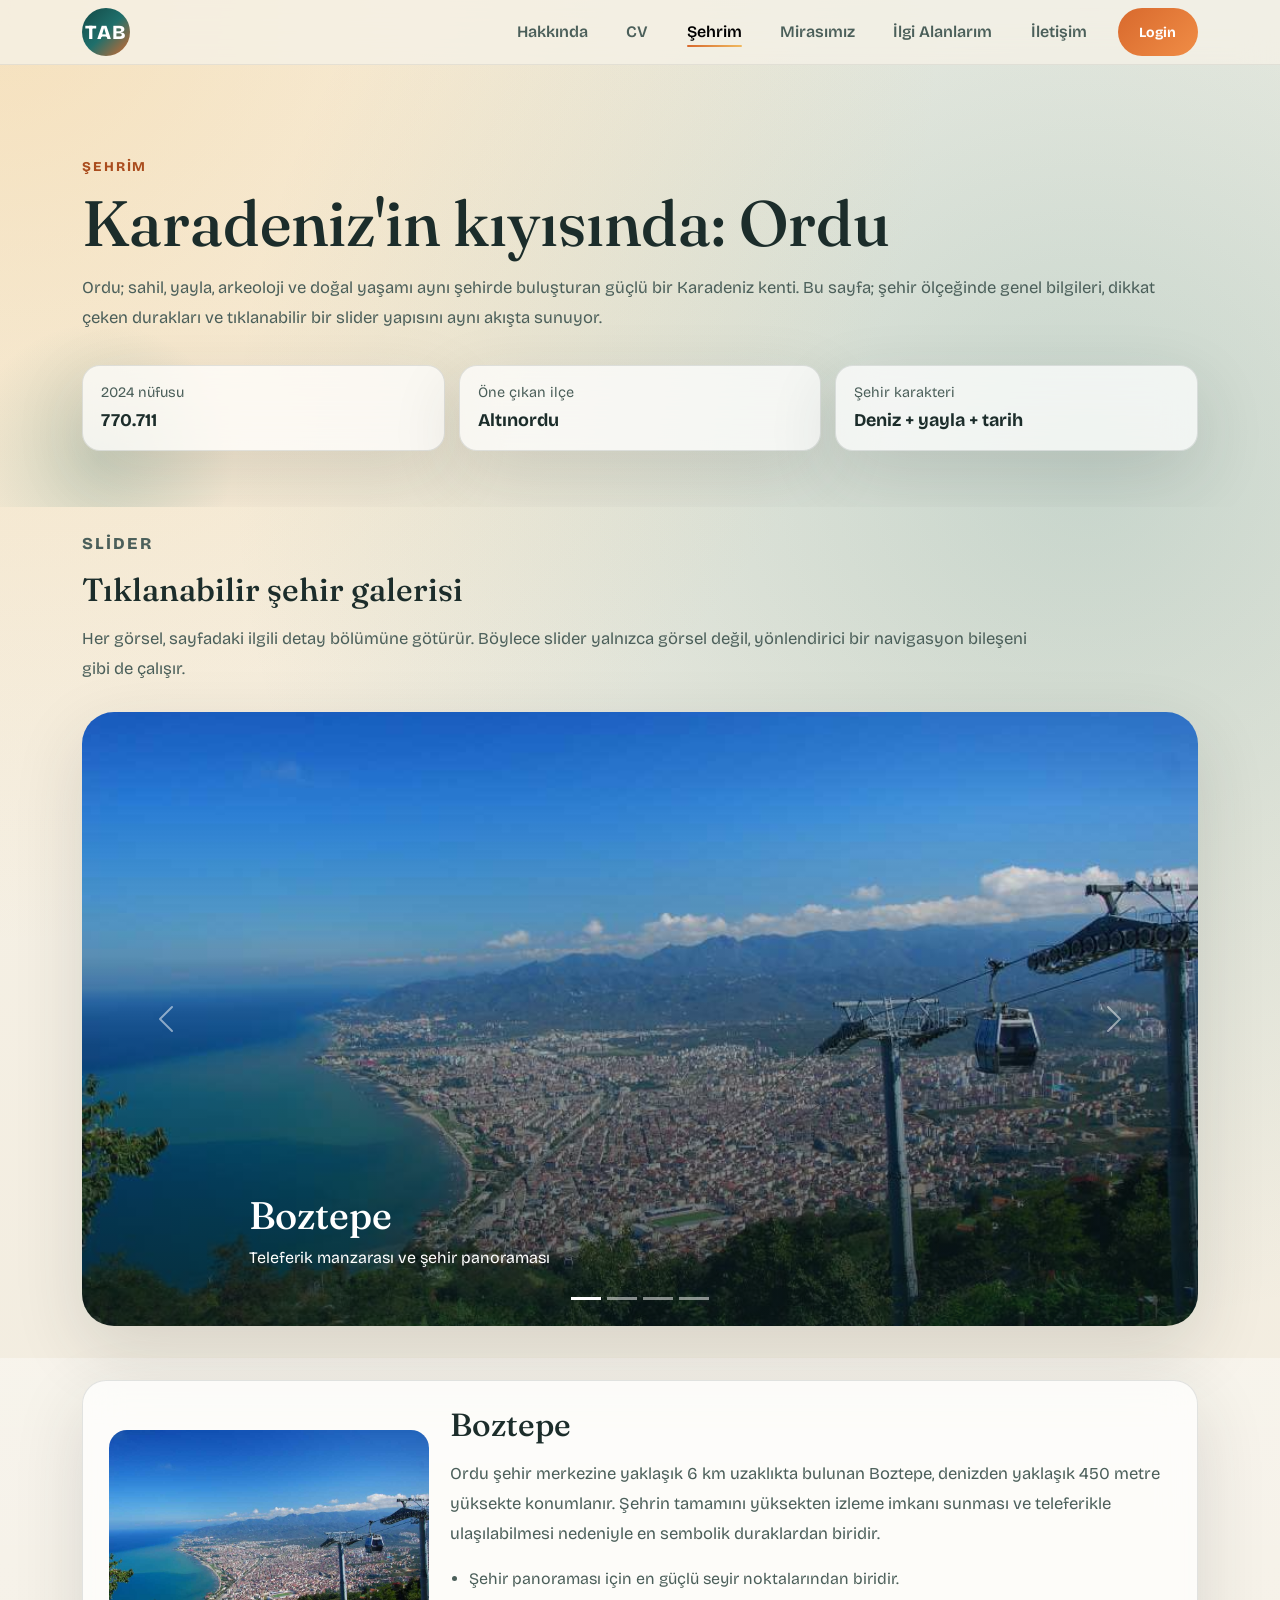
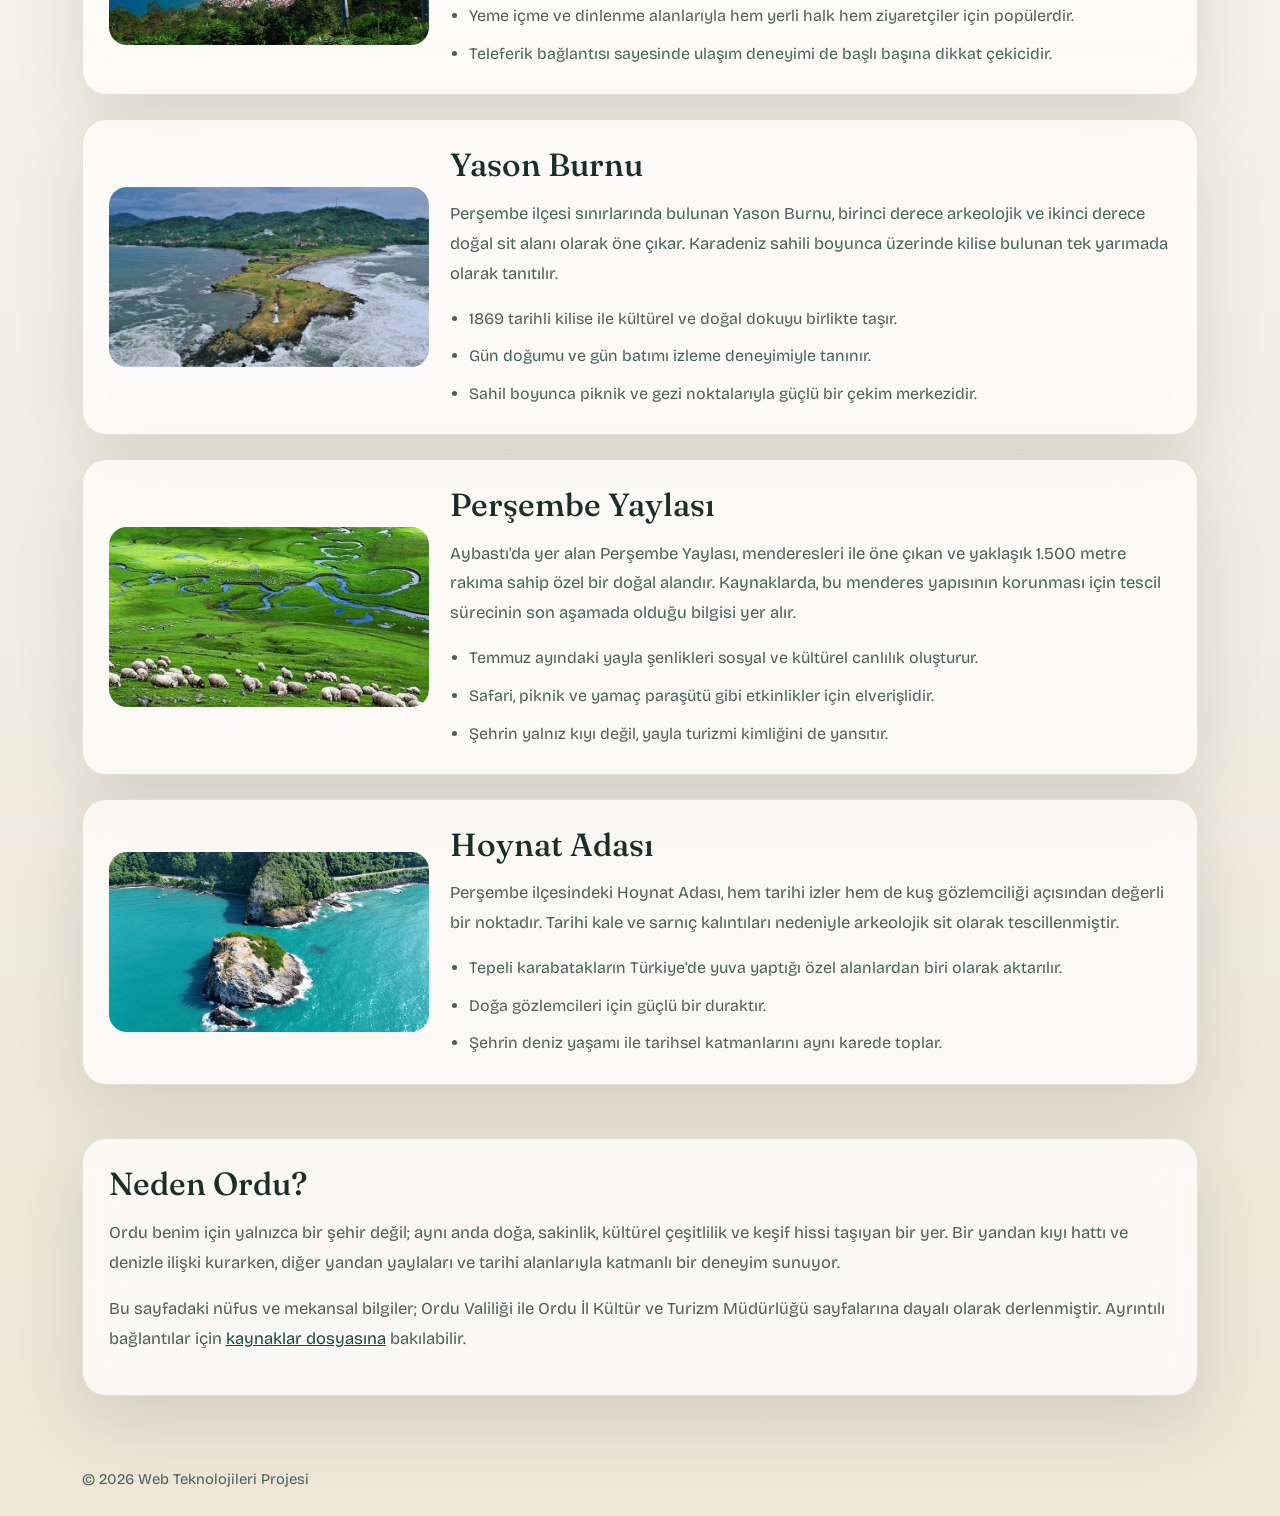
==== city.html @ 5e779ba7 "init: project structure and initial skeleton" ====
<!DOCTYPE html>
<html lang="tr">
<head>
  <meta charset="UTF-8">
  <meta name="viewport" content="width=device-width, initial-scale=1.0">
  <title>Taha Arda Baş | Şehrim: Ordu</title>
  <meta name="description" content="Ordu'yu tanıtan, slider içeren ve resmi kaynaklardan doğrulanmış bilgiler sunan şehir sayfası.">
  <link rel="preconnect" href="https://fonts.googleapis.com">
  <link rel="preconnect" href="https://fonts.gstatic.com" crossorigin>
  <link href="https://cdn.jsdelivr.net/npm/bootstrap@5.3.3/dist/css/bootstrap.min.css" rel="stylesheet" integrity="sha384-QWTKZyjpPEjISv5WaRU9OFeRpok6YctnYmDr5pNlyT2bRjXh0JMhjY6hW+ALEwIH" crossorigin="anonymous">
  <link rel="stylesheet" href="css/style.css">
</head>
<body data-page="city">
  <header class="site-header">
    <nav class="navbar navbar-expand-lg site-nav">
      <div class="container">
        <a class="navbar-brand brand-mark" href="index.html">TAB</a>
        <button class="navbar-toggler nav-toggle" type="button" data-bs-toggle="collapse" data-bs-target="#mainNav" aria-controls="mainNav" aria-expanded="false" aria-label="Menüyü aç">
          <span class="navbar-toggler-icon"></span>
        </button>
        <div class="collapse navbar-collapse" id="mainNav">
          <ul class="navbar-nav ms-auto align-items-lg-center gap-lg-2">
            <li class="nav-item"><a class="nav-link" data-nav="home" href="index.html">Hakkında</a></li>
            <li class="nav-item"><a class="nav-link" data-nav="cv" href="cv.html">CV</a></li>
            <li class="nav-item"><a class="nav-link" data-nav="city" href="city.html">Şehrim</a></li>
            <li class="nav-item"><a class="nav-link" data-nav="heritage" href="heritage.html">Mirasımız</a></li>
            <li class="nav-item"><a class="nav-link" data-nav="interests" href="interests.html">İlgi Alanlarım</a></li>
            <li class="nav-item"><a class="nav-link" data-nav="contact" href="contact.html">İletişim</a></li>
            <li class="nav-item ms-lg-2"><a class="btn btn-accent btn-sm" href="login.php">Login</a></li>
          </ul>
        </div>
      </div>
    </nav>
  </header>

  <main class="page-shell">
    <section class="page-hero city-hero">
      <div class="container">
        <p class="eyebrow">Şehrim</p>
        <h1>Karadeniz'in kıyısında: Ordu</h1>
        <p class="page-intro">
          Ordu; sahil, yayla, arkeoloji ve doğal yaşamı aynı şehirde buluşturan güçlü bir Karadeniz kenti. Bu
          sayfa; şehir ölçeğinde genel bilgileri, dikkat çeken durakları ve tıklanabilir bir slider yapısını aynı
          akışta sunuyor.
        </p>
        <div class="stats-row">
          <article class="stat-card">
            <span class="stat-label">2024 nüfusu</span>
            <strong>770.711</strong>
          </article>
          <article class="stat-card">
            <span class="stat-label">Öne çıkan ilçe</span>
            <strong>Altınordu</strong>
          </article>
          <article class="stat-card">
            <span class="stat-label">Şehir karakteri</span>
            <strong>Deniz + yayla + tarih</strong>
          </article>
        </div>
      </div>
    </section>

    <section class="section-shell">
      <div class="container">
        <div class="section-heading reveal">
          <p class="eyebrow">Slider</p>
          <h2>Tıklanabilir şehir galerisi</h2>
          <p>Her görsel, sayfadaki ilgili detay bölümüne götürür. Böylece slider yalnızca görsel değil, yönlendirici bir navigasyon bileşeni gibi de çalışır.</p>
        </div>
        <div id="citySlider" class="carousel slide scenic-carousel reveal" data-bs-ride="carousel">
          <div class="carousel-indicators">
            <button type="button" data-bs-target="#citySlider" data-bs-slide-to="0" class="active" aria-current="true" aria-label="Boztepe"></button>
            <button type="button" data-bs-target="#citySlider" data-bs-slide-to="1" aria-label="Yason Burnu"></button>
            <button type="button" data-bs-target="#citySlider" data-bs-slide-to="2" aria-label="Perşembe Yaylası"></button>
            <button type="button" data-bs-target="#citySlider" data-bs-slide-to="3" aria-label="Hoynat Adası"></button>
          </div>
          <div class="carousel-inner">
            <div class="carousel-item active">
              <a class="slide-link" href="#boztepe">
                <img src="assets/ordu-boztepe.jpg" class="d-block w-100" alt="Boztepe illüstrasyonu">
                <div class="carousel-caption scenic-caption">
                  <h3>Boztepe</h3>
                  <p>Teleferik manzarası ve şehir panoraması</p>
                </div>
              </a>
            </div>
            <div class="carousel-item">
              <a class="slide-link" href="#yason">
                <img src="assets/ordu-yason.jpg" class="d-block w-100" alt="Yason Burnu illüstrasyonu">
                <div class="carousel-caption scenic-caption">
                  <h3>Yason Burnu</h3>
                  <p>Karadeniz kıyısında eşsiz yarımada</p>
                </div>
              </a>
            </div>
            <div class="carousel-item">
              <a class="slide-link" href="#yayla">
                <img src="assets/ordu-yayla.webp" class="d-block w-100" alt="Perşembe Yaylası illüstrasyonu">
                <div class="carousel-caption scenic-caption">
                  <h3>Perşembe Yaylası</h3>
                  <p>Menderesleriyle dikkat çeken yüksek yayla</p>
                </div>
              </a>
            </div>
            <div class="carousel-item">
              <a class="slide-link" href="#hoynat">
                <img src="assets/ordu-hoynat.jpg" class="d-block w-100" alt="Hoynat Adası illüstrasyonu">
                <div class="carousel-caption scenic-caption">
                  <h3>Hoynat Adası</h3>
                  <p>Kuş gözlemciliği ve doğal sit alanı</p>
                </div>
              </a>
            </div>
          </div>
          <button class="carousel-control-prev" type="button" data-bs-target="#citySlider" data-bs-slide="prev">
            <span class="carousel-control-prev-icon" aria-hidden="true"></span>
            <span class="visually-hidden">Önceki</span>
          </button>
          <button class="carousel-control-next" type="button" data-bs-target="#citySlider" data-bs-slide="next">
            <span class="carousel-control-next-icon" aria-hidden="true"></span>
            <span class="visually-hidden">Sonraki</span>
          </button>
        </div>
      </div>
    </section>

    <section class="section-shell alt-shell">
      <div class="container">
        <div class="spotlight-grid">
          <article class="spotlight-card reveal" id="boztepe">
            <img src="assets/ordu-boztepe.jpg" alt="Boztepe görseli">
            <div class="spotlight-copy">
              <h2>Boztepe</h2>
              <p>
                Ordu şehir merkezine yaklaşık 6 km uzaklıkta bulunan Boztepe, denizden yaklaşık 450 metre yüksekte
                konumlanır. Şehrin tamamını yüksekten izleme imkanı sunması ve teleferikle ulaşılabilmesi nedeniyle
                en sembolik duraklardan biridir.
              </p>
              <ul class="bullet-list">
                <li>Şehir panoraması için en güçlü seyir noktalarından biridir.</li>
                <li>Yeme içme ve dinlenme alanlarıyla hem yerli halk hem ziyaretçiler için popülerdir.</li>
                <li>Teleferik bağlantısı sayesinde ulaşım deneyimi de başlı başına dikkat çekicidir.</li>
              </ul>
            </div>
          </article>

          <article class="spotlight-card reveal" id="yason">
            <img src="assets/ordu-yason.jpg" alt="Yason Burnu görseli">
            <div class="spotlight-copy">
              <h2>Yason Burnu</h2>
              <p>
                Perşembe ilçesi sınırlarında bulunan Yason Burnu, birinci derece arkeolojik ve ikinci derece doğal sit
                alanı olarak öne çıkar. Karadeniz sahili boyunca üzerinde kilise bulunan tek yarımada olarak
                tanıtılır.
              </p>
              <ul class="bullet-list">
                <li>1869 tarihli kilise ile kültürel ve doğal dokuyu birlikte taşır.</li>
                <li>Gün doğumu ve gün batımı izleme deneyimiyle tanınır.</li>
                <li>Sahil boyunca piknik ve gezi noktalarıyla güçlü bir çekim merkezidir.</li>
              </ul>
            </div>
          </article>

          <article class="spotlight-card reveal" id="yayla">
            <img src="assets/ordu-yayla.webp" alt="Perşembe Yaylası görseli">
            <div class="spotlight-copy">
              <h2>Perşembe Yaylası</h2>
              <p>
                Aybastı'da yer alan Perşembe Yaylası, menderesleri ile öne çıkan ve yaklaşık 1.500 metre rakıma
                sahip özel bir doğal alandır. Kaynaklarda, bu menderes yapısının korunması için tescil sürecinin
                son aşamada olduğu bilgisi yer alır.
              </p>
              <ul class="bullet-list">
                <li>Temmuz ayındaki yayla şenlikleri sosyal ve kültürel canlılık oluşturur.</li>
                <li>Safari, piknik ve yamaç paraşütü gibi etkinlikler için elverişlidir.</li>
                <li>Şehrin yalnız kıyı değil, yayla turizmi kimliğini de yansıtır.</li>
              </ul>
            </div>
          </article>

          <article class="spotlight-card reveal" id="hoynat">
            <img src="assets/ordu-hoynat.jpg" alt="Hoynat Adası görseli">
            <div class="spotlight-copy">
              <h2>Hoynat Adası</h2>
              <p>
                Perşembe ilçesindeki Hoynat Adası, hem tarihi izler hem de kuş gözlemciliği açısından değerli bir
                noktadır. Tarihi kale ve sarnıç kalıntıları nedeniyle arkeolojik sit olarak tescillenmiştir.
              </p>
              <ul class="bullet-list">
                <li>Tepeli karabatakların Türkiye'de yuva yaptığı özel alanlardan biri olarak aktarılır.</li>
                <li>Doğa gözlemcileri için güçlü bir duraktır.</li>
                <li>Şehrin deniz yaşamı ile tarihsel katmanlarını aynı karede toplar.</li>
              </ul>
            </div>
          </article>
        </div>
      </div>
    </section>

    <section class="section-shell">
      <div class="container">
        <div class="glass-card reveal">
          <h2>Neden Ordu?</h2>
          <p>
            Ordu benim için yalnızca bir şehir değil; aynı anda doğa, sakinlik, kültürel çeşitlilik ve keşif hissi
            taşıyan bir yer. Bir yandan kıyı hattı ve denizle ilişki kurarken, diğer yandan yaylaları ve tarihi
            alanlarıyla katmanlı bir deneyim sunuyor.
          </p>
          <p class="source-note">
            Bu sayfadaki nüfus ve mekansal bilgiler; Ordu Valiliği ile Ordu İl Kültür ve Turizm Müdürlüğü sayfalarına
            dayalı olarak derlenmiştir. Ayrıntılı bağlantılar için <a href="docs/sources.md">kaynaklar dosyasına</a>
            bakılabilir.
          </p>
        </div>
      </div>
    </section>
  </main>

  <footer class="site-footer">
    <div class="container footer-bottom">
      <span>&copy; <span data-current-year></span> Web Teknolojileri Projesi</span>
    </div>
  </footer>

  <script src="https://cdn.jsdelivr.net/npm/bootstrap@5.3.3/dist/js/bootstrap.bundle.min.js" integrity="sha384-YvpcrYf0tY3lHB60NNkmXc5s9fDVZLESaAA55NDzOxhy9GkcIdslK1eN7N6jIeHz" crossorigin="anonymous"></script>
  <script src="js/common.js"></script>
</body>
</html>
---- css/style.css ----
@import url("https://fonts.googleapis.com/css2?family=Bricolage+Grotesque:wght@400;500;700;800&family=Fraunces:opsz,wght@9..144,600;9..144,700&display=swap");

:root {
  --bg: #f5f1e7;
  --bg-strong: #efe7d5;
  --surface: rgba(255, 255, 255, 0.72);
  --surface-strong: rgba(255, 255, 255, 0.9);
  --ink: #1c2d2b;
  --ink-soft: #4b5f5a;
  --line: rgba(28, 45, 43, 0.12);
  --accent: #d8692d;
  --accent-dark: #aa4d1e;
  --secondary: #1f6f6b;
  --secondary-deep: #134946;
  --highlight: #f0b95f;
  --danger: #b13e3e;
  --success: #1f7a47;
  --shadow: 0 24px 70px rgba(39, 52, 49, 0.14);
  --radius-xl: 32px;
  --radius-lg: 24px;
  --radius-md: 18px;
  --radius-sm: 12px;
}

*,
*::before,
*::after {
  box-sizing: border-box;
}

html {
  scroll-behavior: smooth;
}

body {
  margin: 0;
  min-height: 100vh;
  font-family: "Bricolage Grotesque", sans-serif;
  color: var(--ink);
  background:
    radial-gradient(circle at top left, rgba(240, 185, 95, 0.32), transparent 28%),
    radial-gradient(circle at 85% 15%, rgba(31, 111, 107, 0.22), transparent 30%),
    linear-gradient(180deg, #f8f4ea 0%, #f2ecdf 50%, #eee6d7 100%);
}

img,
video {
  display: block;
  max-width: 100%;
}

a {
  color: inherit;
  text-decoration: none;
}

.site-header {
  position: sticky;
  top: 0;
  z-index: 1000;
  backdrop-filter: blur(18px);
}

.site-nav {
  background: rgba(245, 241, 231, 0.78);
  border-bottom: 1px solid rgba(28, 45, 43, 0.08);
}

.brand-mark {
  display: inline-flex;
  align-items: center;
  justify-content: center;
  width: 3rem;
  height: 3rem;
  border-radius: 50%;
  font-weight: 800;
  color: #fff;
  background: linear-gradient(135deg, var(--secondary-deep), var(--secondary), var(--accent));
  letter-spacing: 0.06em;
}

.nav-link {
  position: relative;
  padding: 0.65rem 0.95rem !important;
  color: var(--ink-soft);
  font-weight: 600;
}

.nav-link:hover,
.nav-link.active {
  color: var(--ink);
}

.nav-link.active::after {
  content: "";
  position: absolute;
  left: 0.95rem;
  right: 0.95rem;
  bottom: 0.45rem;
  height: 2px;
  border-radius: 999px;
  background: linear-gradient(90deg, var(--accent), var(--highlight));
}

.nav-toggle {
  border-color: rgba(28, 45, 43, 0.15);
}

.btn {
  border-radius: 999px;
  font-weight: 700;
  padding: 0.85rem 1.35rem;
  box-shadow: none !important;
}

.btn-accent {
  color: #fff;
  border: none;
  background: linear-gradient(135deg, var(--accent), #f08d46);
}

.btn-accent:hover {
  color: #Fff;
  background: linear-gradient(135deg, var(--accent-dark), var(--accent));
}

.btn-outline-light {
  color: var(--secondary-deep);
  border: 1px solid rgba(31, 111, 107, 0.2);
  background: rgba(255, 255, 255, 0.6);
}

.btn-outline-light:hover {
  color: #fff;
  border-color: var(--secondary);
  background: var(--secondary);
}

.btn-ghost {
  color: var(--ink-soft);
  border: 1px dashed rgba(28, 45, 43, 0.2);
  background: transparent;
}

.hero-section,
.page-hero {
  position: relative;
  overflow: hidden;
  padding: 5.75rem 0 3.5rem;
}

.hero-section::before,
.page-hero::before {
  content: "";
  position: absolute;
  inset: auto auto -90px -40px;
  width: 280px;
  height: 280px;
  border-radius: 50%;
  background: radial-gradient(circle, rgba(31, 111, 107, 0.18), transparent 68%);
  pointer-events: none;
}

.hero-grid {
  display: grid;
  gap: 2rem;
  align-items: center;
  grid-template-columns: minmax(0, 1.2fr) minmax(280px, 0.8fr);
}

.hero-copy h1,
.page-hero h1 {
  margin-bottom: 1rem;
  font-family: "Fraunces", serif;
  font-size: clamp(2.5rem, 5vw, 4.5rem);
  line-height: 1.04;
}

.hero-text,
.page-intro,
.section-heading p,
.glass-card p,
.feature-card p,
.spotlight-copy p {
  color: var(--ink-soft);
  font-size: 1.04rem;
  line-height: 1.8;
}

.eyebrow {
  margin-bottom: 0.8rem;
  font-size: 0.84rem;
  font-weight: 800;
  letter-spacing: 0.14em;
  text-transform: uppercase;
  color: var(--accent-dark);
}

.hero-pills,
.hero-actions,
.tag-grid,
.link-cluster,
.stats-row,
.goal-grid,
.footer-links,
.button-row,
.quick-picks,
.favorites-grid,
.choice-row {
  display: flex;
  flex-wrap: wrap;
  gap: 0.85rem;
}

.info-pill,
.tag-chip {
  display: inline-flex;
  align-items: center;
  border-radius: 999px;
  padding: 0.6rem 0.9rem;
  font-size: 0.92rem;
  font-weight: 700;
}

.info-pill {
  color: var(--secondary-deep);
  background: #E8E8E8;
  border: 1px solid rgba(31, 111, 107, 0.16);
}

.tag-chip {
  color: var(--accent-dark);
  background: rgba(240, 185, 95, 0.22);
  border: 1px solid rgba(216, 105, 45, 0.12);
}

.muted-chip {
  color: var(--ink-soft);
  background: rgba(28, 45, 43, 0.07);
}

.portrait-frame,
.media-card,
.glass-card,
.feature-card,
.spotlight-card,
.stat-card,
.api-card {
  border: 1px solid var(--line);
  background: var(--surface);
  backdrop-filter: blur(18px);
  box-shadow: var(--shadow);
}

.portrait-frame {
  padding: 1rem;
  border-radius: var(--radius-xl);
}

.portrait-frame img {
  width: 100%;
  border-radius: calc(var(--radius-xl) - 10px);
}

.section-shell {
  padding: 1.35rem 0 2rem;
}

.alt-shell {
  background: linear-gradient(180deg, rgba(255, 255, 255, 0.38), rgba(255, 255, 255, 0));
}

.section-heading {
  max-width: 60rem;
  margin-bottom: 1.75rem;
}

.section-heading h2,
.glass-card h2,
.feature-card h3,
.spotlight-copy h2,
.timeline-node h3,
.api-card h3,
.credential-box h2 {
  margin-bottom: 0.9rem;
  font-family: "Fraunces", serif;
}

.glass-card,
.feature-card,
.media-card,
.spotlight-card {
  padding: 1.6rem;
  border-radius: var(--radius-lg);
}

.feature-card,
.stat-card,
.timeline-node,
.api-card {
  border-radius: var(--radius-md);
}

.soft-link,
.text-link {
  font-weight: 700;
  color: var(--secondary-deep);
}

.soft-link:hover,
.text-link:hover {
  color: var(--accent-dark);
}

.placeholder-text {
  color: #667874;
  font-style: italic;
}

.bullet-list {
  margin: 0;
  padding-left: 1.15rem;
  color: var(--ink-soft);
  line-height: 1.8;
}

.bullet-list li + li {
  margin-top: 0.55rem;
}

.media-card {
  height: 100%;
}

.media-card figcaption,
.video-note {
  margin-top: 1rem;
  color: var(--ink-soft);
  line-height: 1.7;
}

.video-shell {
  overflow: hidden;
  border-radius: var(--radius-md);
}

.video-shell video {
  width: 100%;
  min-height: 320px;
  background: #0d1d1b;
  object-fit: cover;
}

.compact-hero {
  padding-bottom: 1.6rem;
}

.stats-row {
  margin-top: 2rem;
}

.stat-card {
  flex: 1 1 180px;
  padding: 1rem 1.15rem;
}

.stat-label {
  display: block;
  margin-bottom: 0.25rem;
  color: var(--ink-soft);
  font-size: 0.9rem;
}

.stat-card strong {
  font-size: 1.12rem;
}

.scenic-carousel {
  border-radius: var(--radius-xl);
  overflow: hidden;
  box-shadow: var(--shadow);
}

.carousel-item img {
  aspect-ratio: 16 / 8.8;
  object-fit: cover;
}

.slide-link {
  display: block;
  position: relative;
}

.slide-link::after {
  content: "";
  position: absolute;
  inset: 0;
  background: linear-gradient(180deg, transparent 15%, rgba(8, 24, 26, 0.68) 100%);
}

.scenic-caption {
  text-align: left;
  z-index: 1;
}

.scenic-caption h3 {
  font-family: "Fraunces", serif;
  font-size: clamp(1.5rem, 3vw, 2.4rem);
}

.spotlight-grid {
  display: grid;
  gap: 1.5rem;
}

.spotlight-card {
  display: grid;
  gap: 1.35rem;
  align-items: center;
  grid-template-columns: minmax(220px, 320px) minmax(0, 1fr);
}

.spotlight-card img {
  width: 100%;
  border-radius: var(--radius-md);
}

.source-note {
  margin-top: 1rem;
  font-size: 0.95rem;
}

.source-note a {
  color: var(--secondary-deep);
  text-decoration: underline;
}

.timeline {
  display: grid;
  gap: 1rem;
  grid-template-columns: repeat(4, minmax(0, 1fr));
}

.timeline-node {
  padding: 1.4rem;
  background: rgba(255, 255, 255, 0.7);
  border: 1px solid var(--line);
}

.timeline-year {
  display: inline-flex;
  align-items: center;
  margin-bottom: 0.9rem;
  padding: 0.45rem 0.75rem;
  border-radius: 999px;
  color: #fff;
  background: linear-gradient(135deg, var(--secondary-deep), var(--secondary));
  font-size: 0.9rem;
  font-weight: 800;
}

.goal-grid {
  align-items: stretch;
}

.goal-grid > article,
.favorites-grid > article {
  flex: 1 1 240px;
}

.skill-meter,
.timeline-item {
  display: grid;
  gap: 0.9rem;
}

.skill-line {
  display: flex;
  justify-content: space-between;
  gap: 1rem;
  font-weight: 700;
}

.meter-track {
  height: 10px;
  overflow: hidden;
  border-radius: 999px;
  background: rgba(28, 45, 43, 0.08);
}

.meter-fill {
  display: block;
  height: 100%;
  border-radius: inherit;
  background: linear-gradient(90deg, var(--accent), var(--highlight));
}

.fill-65 {
  width: 85%;
}

.muted-text {
  color: var(--ink-soft);
}

.api-toolbar {
  display: grid;
  gap: 1rem;
}

.search-bar {
  display: grid;
  gap: 0.75rem;
  grid-template-columns: minmax(0, 1fr) auto;
}

.pill-button {
  padding: 0.75rem 1rem;
  border: 1px solid rgba(31, 111, 107, 0.18);
  border-radius: 999px;
  color: var(--secondary-deep);
  background: rgba(255, 255, 255, 0.65);
  font-weight: 700;
}

.pill-button:hover {
  color: #fff;
  background: var(--secondary);
}

.api-status {
  margin: 1.1rem 0 1rem;
  color: var(--ink-soft);
  font-weight: 600;
}

.api-grid,
.favorites-grid {
  display: grid;
  gap: 1rem;
  grid-template-columns: repeat(auto-fit, minmax(240px, 1fr));
}

.api-card {
  overflow: hidden;
  background: rgba(255, 255, 255, 0.78);
}

.api-media {
  aspect-ratio: 4 / 5;
  overflow: hidden;
  background: linear-gradient(135deg, rgba(31, 111, 107, 0.85), rgba(216, 105, 45, 0.85));
}

.api-media img {
  width: 100%;
  height: 100%;
  object-fit: cover;
}

.api-card-body {
  padding: 1.25rem;
}

.api-card-body p {
  margin-bottom: 0.8rem;
  color: var(--ink-soft);
  line-height: 1.65;
}

.api-meta {
  display: flex;
  flex-wrap: wrap;
  gap: 0.5rem;
  margin-bottom: 0.8rem;
}

.api-meta span {
  padding: 0.35rem 0.65rem;
  border-radius: 999px;
  background: rgba(240, 185, 95, 0.18);
  color: var(--accent-dark);
  font-size: 0.84rem;
  font-weight: 700;
}

.sticky-card {
  position: sticky;
  top: 6rem;
}

.contact-facts {
  display: grid;
  gap: 0.8rem;
  padding-left: 0;
  list-style: none;
}

.validation-banner {
  margin-bottom: 1rem;
  padding: 0.95rem 1rem;
  border-radius: var(--radius-sm);
  font-weight: 700;
}

.validation-banner.is-error {
  color: #fff;
  background: linear-gradient(135deg, #ac3f3f, #dc6767);
}

.validation-banner.is-success {
  color: #fff;
  background: linear-gradient(135deg, #1e7142, #3caa69);
}

.form-label,
.form-fieldset legend {
  font-weight: 700;
}

.form-control,
.form-select,
.form-range {
  border-radius: 16px;
  border: 1px solid rgba(28, 45, 43, 0.12);
  background: rgba(255, 255, 255, 0.88);
}

.form-control,
.form-select {
  padding: 0.85rem 1rem;
}

.form-control:focus,
.form-select:focus {
  border-color: rgba(31, 111, 107, 0.45);
  box-shadow: 0 0 0 0.25rem rgba(31, 111, 107, 0.12);
}

.form-fieldset {
  margin: 0;
  padding: 1rem;
  border: 1px solid rgba(28, 45, 43, 0.1);
  border-radius: var(--radius-md);
  background: rgba(255, 255, 255, 0.45);
}

.choice-row label,
.checkbox-line {
  display: inline-flex;
  align-items: center;
  gap: 0.55rem;
  color: var(--ink-soft);
  font-weight: 600;
}

.multi-row label {
  flex: 1 1 180px;
}

.range-wrap {
  display: flex;
  align-items: center;
  gap: 1rem;
}

.range-badge {
  min-width: 4rem;
  text-align: center;
  padding: 0.45rem 0.7rem;
  border-radius: 999px;
  color: var(--secondary-deep);
  background: rgba(31, 111, 107, 0.12);
  font-weight: 800;
}

.textarea-control {
  resize: vertical;
}

.field-error {
  min-height: 1.4rem;
  margin-top: 0.35rem;
  color: var(--danger);
  font-size: 0.88rem;
  font-weight: 700;
}

.form-control.is-invalid,
.form-select.is-invalid,
.fieldset-invalid {
  border-color: rgba(177, 62, 62, 0.5) !important;
  box-shadow: 0 0 0 0.2rem rgba(177, 62, 62, 0.08) !important;
}

.button-row {
  margin-top: 1.5rem;
}

.credential-box {
  margin-bottom: 1.25rem;
  padding: 1rem;
  border-radius: var(--radius-md);
  border: 1px dashed rgba(31, 111, 107, 0.2);
  background: rgba(255, 255, 255, 0.45);
}

.welcome-shell {
  display: grid;
  place-items: center;
  min-height: 100vh;
  padding: 2rem;
}

.welcome-card {
  max-width: 42rem;
  margin: 0 auto;
  text-align: center;
}

.form-result-table {
  margin-bottom: 0;
}

.form-result-table th,
.form-result-table td {
  padding: 0.9rem 0.75rem;
  border-color: rgba(28, 45, 43, 0.08);
}

.message-box {
  padding: 1rem;
  border-radius: var(--radius-md);
  background: rgba(255, 255, 255, 0.58);
}

.site-footer {
  padding: 2.5rem 0 1.6rem;
}

.footer-grid {
  display: grid;
  gap: 1.25rem;
  padding: 1.4rem 0 1.5rem;
  border-top: 1px solid rgba(28, 45, 43, 0.08);
  grid-template-columns: repeat(3, minmax(0, 1fr));
}

.footer-title {
  margin-bottom: 0.55rem;
  font-weight: 800;
}

.footer-copy,
.footer-links a {
  color: var(--ink-soft);
}

.footer-links {
  flex-direction: column;
  gap: 0.45rem;
}

.footer-links a:hover {
  color: var(--accent-dark);
}

.footer-bottom {
  display: flex;
  justify-content: space-between;
  gap: 1rem;
  color: var(--ink-soft);
  font-size: 0.92rem;
}

.reveal {
  opacity: 0;
  transform: translateY(24px);
  transition: opacity 0.7s ease, transform 0.7s ease;
}

.reveal.is-visible {
  opacity: 1;
  transform: translateY(0);
}

@media (max-width: 991.98px) {
  .hero-grid,
  .spotlight-card,
  .footer-grid,
  .timeline {
    grid-template-columns: 1fr;
  }

  .sticky-card {
    position: static;
  }
}

@media (max-width: 767.98px) {
  .hero-section,
  .page-hero {
    padding-top: 4.8rem;
  }

  .search-bar {
    grid-template-columns: 1fr;
  }

  .button-row .btn,
  .hero-actions .btn {
    width: 100%;
    justify-content: center;
  }

  .footer-bottom {
    flex-direction: column;
  }
}
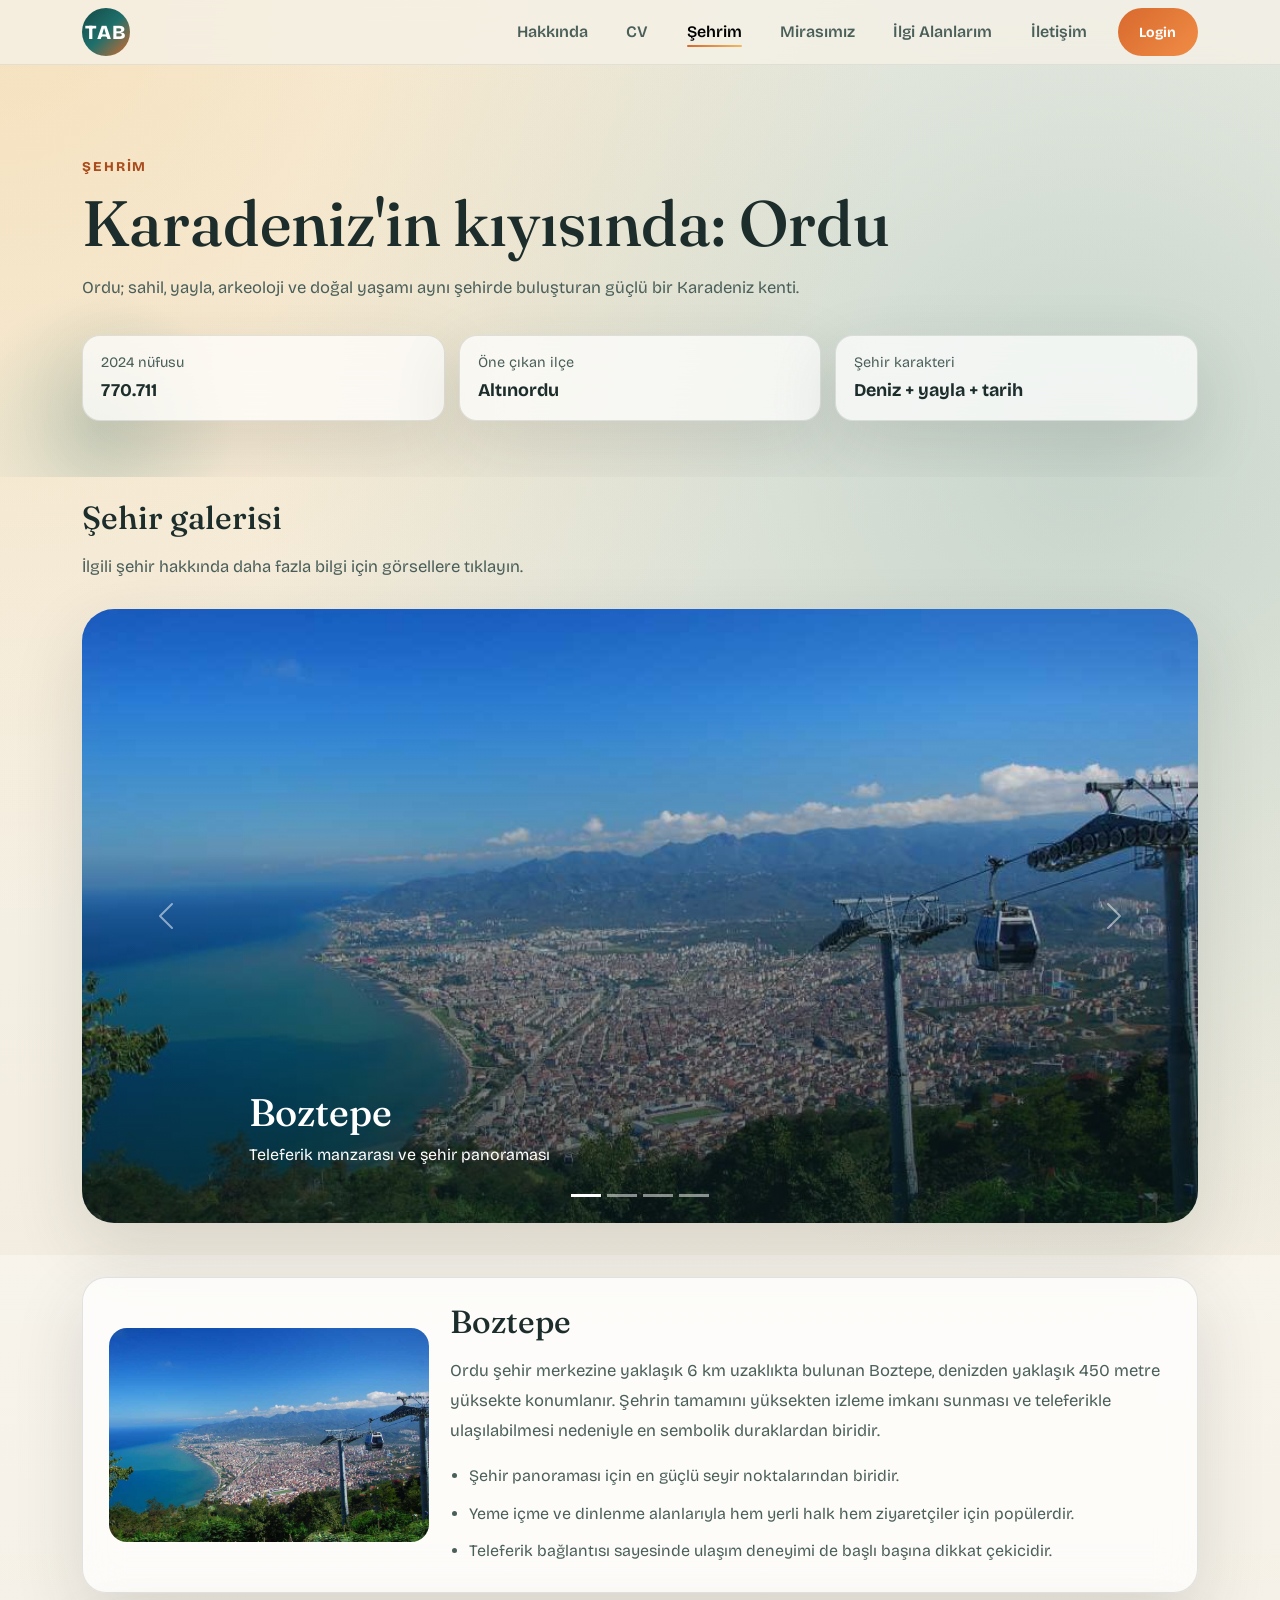
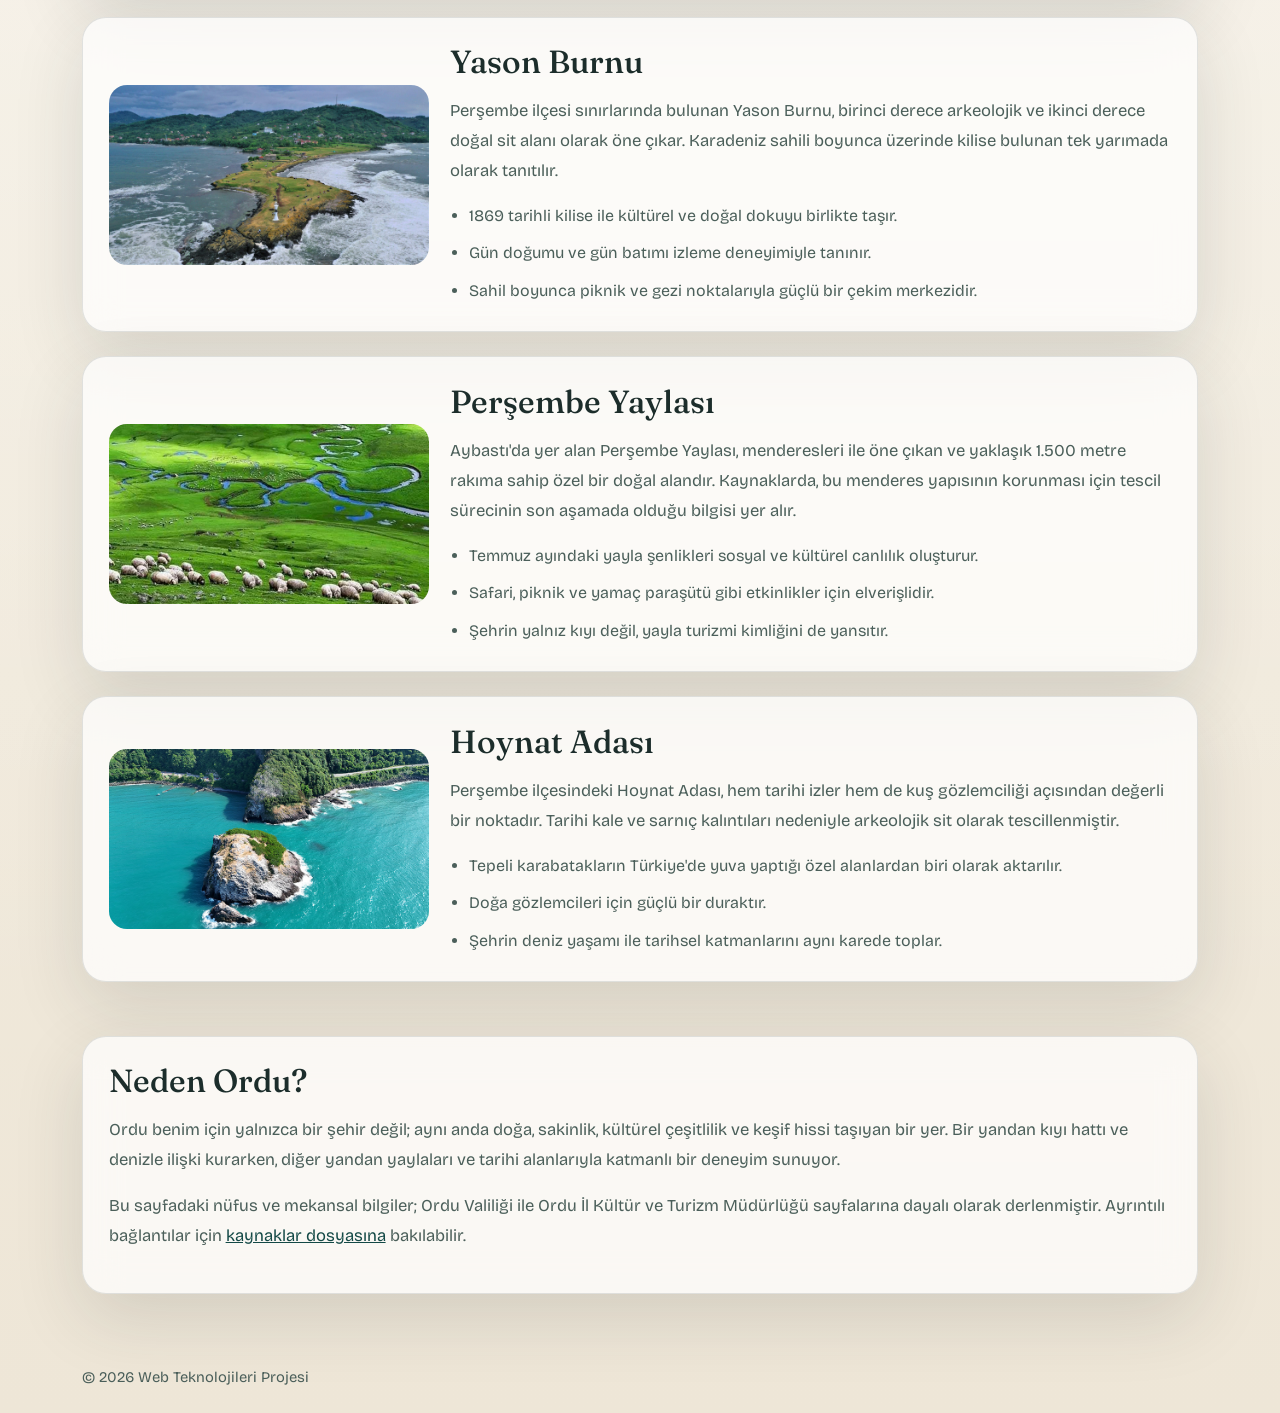
==== commit 558a11ca: "content: refine city and heritage pages" ====
--- a/city.html
+++ b/city.html
@@ -39,9 +39,7 @@
         <p class="eyebrow">Şehrim</p>
         <h1>Karadeniz'in kıyısında: Ordu</h1>
         <p class="page-intro">
-          Ordu; sahil, yayla, arkeoloji ve doğal yaşamı aynı şehirde buluşturan güçlü bir Karadeniz kenti. Bu
-          sayfa; şehir ölçeğinde genel bilgileri, dikkat çeken durakları ve tıklanabilir bir slider yapısını aynı
-          akışta sunuyor.
+          Ordu; sahil, yayla, arkeoloji ve doğal yaşamı aynı şehirde buluşturan güçlü bir Karadeniz kenti.
         </p>
         <div class="stats-row">
           <article class="stat-card">
@@ -63,9 +61,8 @@
     <section class="section-shell">
       <div class="container">
         <div class="section-heading reveal">
-          <p class="eyebrow">Slider</p>
-          <h2>Tıklanabilir şehir galerisi</h2>
-          <p>Her görsel, sayfadaki ilgili detay bölümüne götürür. Böylece slider yalnızca görsel değil, yönlendirici bir navigasyon bileşeni gibi de çalışır.</p>
+          <h2>Şehir galerisi</h2>
+          <p>İlgili şehir hakkında daha fazla bilgi için görsellere tıklayın.</p>
         </div>
         <div id="citySlider" class="carousel slide scenic-carousel reveal" data-bs-ride="carousel">
           <div class="carousel-indicators">
@@ -208,7 +205,7 @@
           </p>
           <p class="source-note">
             Bu sayfadaki nüfus ve mekansal bilgiler; Ordu Valiliği ile Ordu İl Kültür ve Turizm Müdürlüğü sayfalarına
-            dayalı olarak derlenmiştir. Ayrıntılı bağlantılar için <a href="docs/sources.md">kaynaklar dosyasına</a>
+            dayalı olarak derlenmiştir. Ayrıntılı bağlantılar için <a href="docs/sources.md" target="_blank" rel="noopener noreferrer">kaynaklar dosyasına</a>
             bakılabilir.
           </p>
         </div>
--- a/css/style.css
+++ b/css/style.css
@@ -262,6 +262,28 @@
   border-radius: calc(var(--radius-xl) - 10px);
 }
 
+.portrait-photo {
+  aspect-ratio: 4 / 5;
+  object-fit: cover;
+  object-position: center top;
+}
+
+.about-photo {
+  width: 100%;
+  aspect-ratio: 16 / 10;
+  object-fit: cover;
+  object-position: center top;
+  border-radius: var(--radius-md);
+}
+
+.about-side-photo {
+  width: 100%;
+  aspect-ratio: 4 / 5;
+  object-fit: cover;
+  object-position: center top;
+  border-radius: var(--radius-md);
+}
+
 .section-shell {
   padding: 1.35rem 0 2rem;
 }
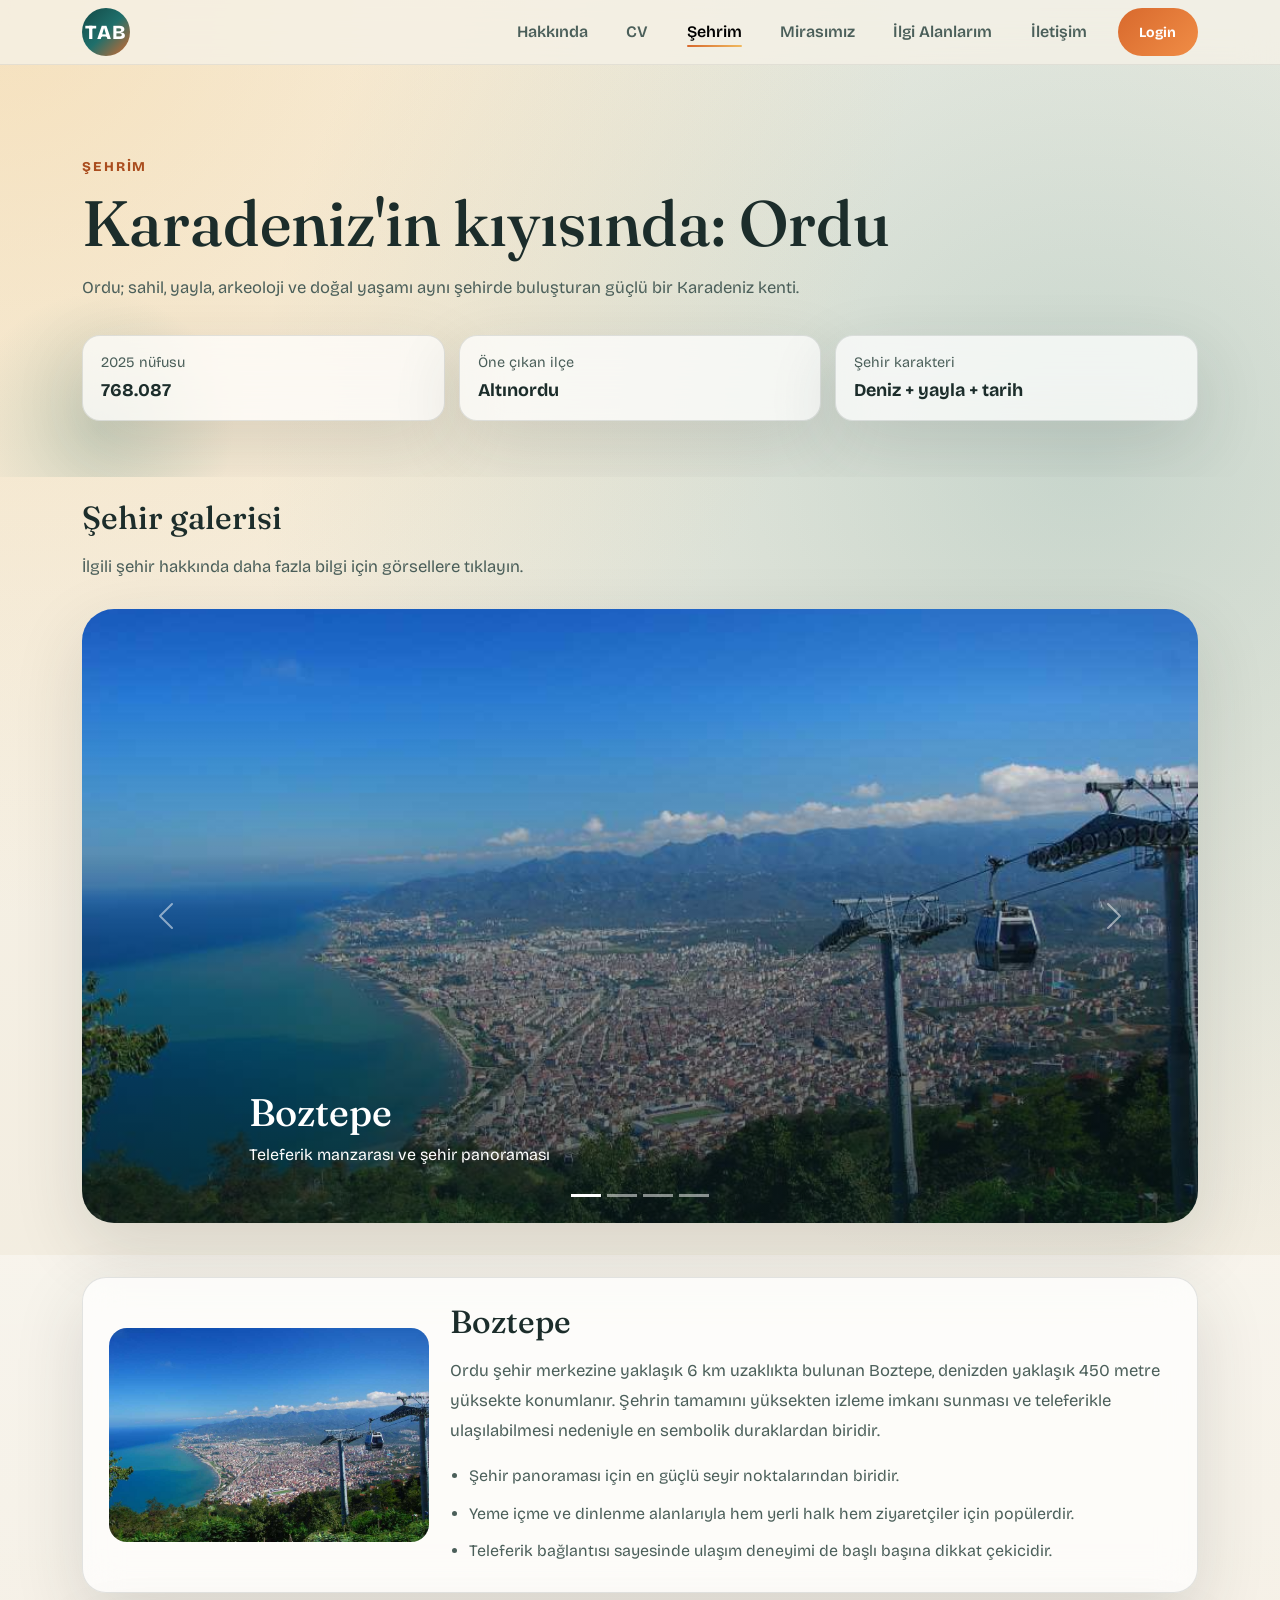
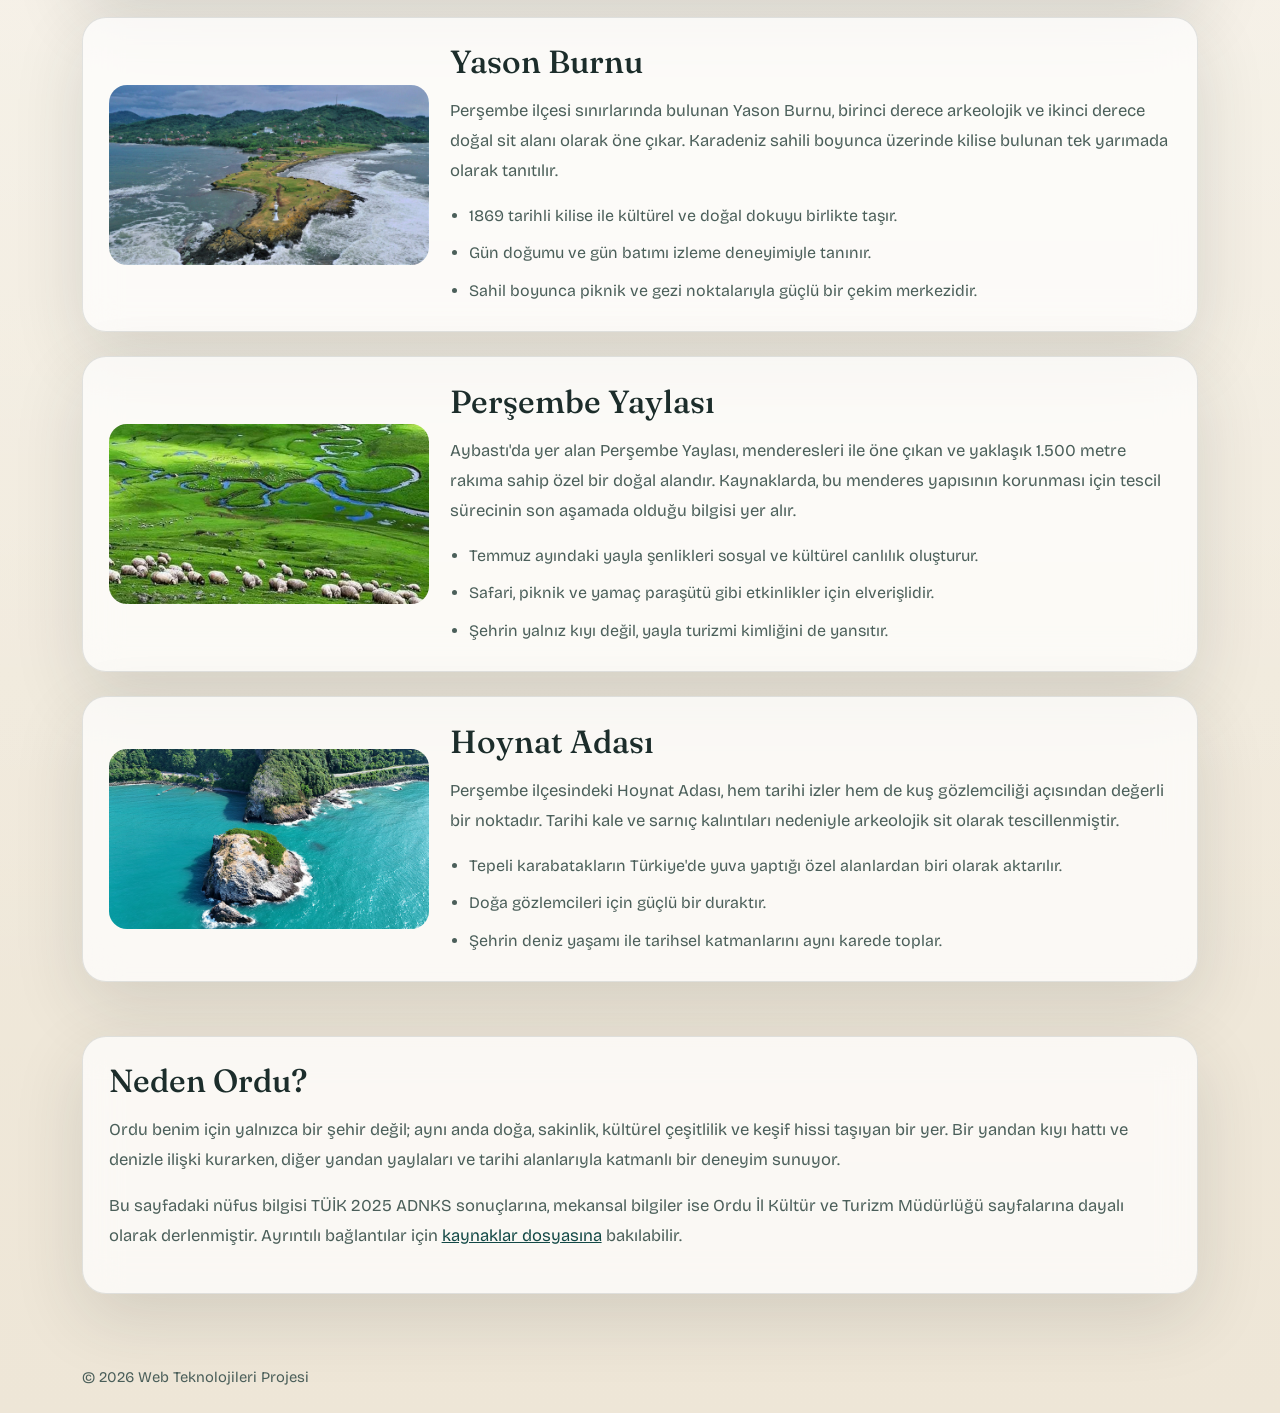
==== commit c9e95a1b: "content: update city data and sources for 2025" ====
--- a/city.html
+++ b/city.html
@@ -43,8 +43,8 @@
         </p>
         <div class="stats-row">
           <article class="stat-card">
-            <span class="stat-label">2024 nüfusu</span>
-            <strong>770.711</strong>
+            <span class="stat-label">2025 nüfusu</span>
+            <strong>768.087</strong>
           </article>
           <article class="stat-card">
             <span class="stat-label">Öne çıkan ilçe</span>
@@ -204,7 +204,7 @@
             alanlarıyla katmanlı bir deneyim sunuyor.
           </p>
           <p class="source-note">
-            Bu sayfadaki nüfus ve mekansal bilgiler; Ordu Valiliği ile Ordu İl Kültür ve Turizm Müdürlüğü sayfalarına
+            Bu sayfadaki nüfus bilgisi TÜİK 2025 ADNKS sonuçlarına, mekansal bilgiler ise Ordu İl Kültür ve Turizm Müdürlüğü sayfalarına
             dayalı olarak derlenmiştir. Ayrıntılı bağlantılar için <a href="docs/sources.md" target="_blank" rel="noopener noreferrer">kaynaklar dosyasına</a>
             bakılabilir.
           </p>
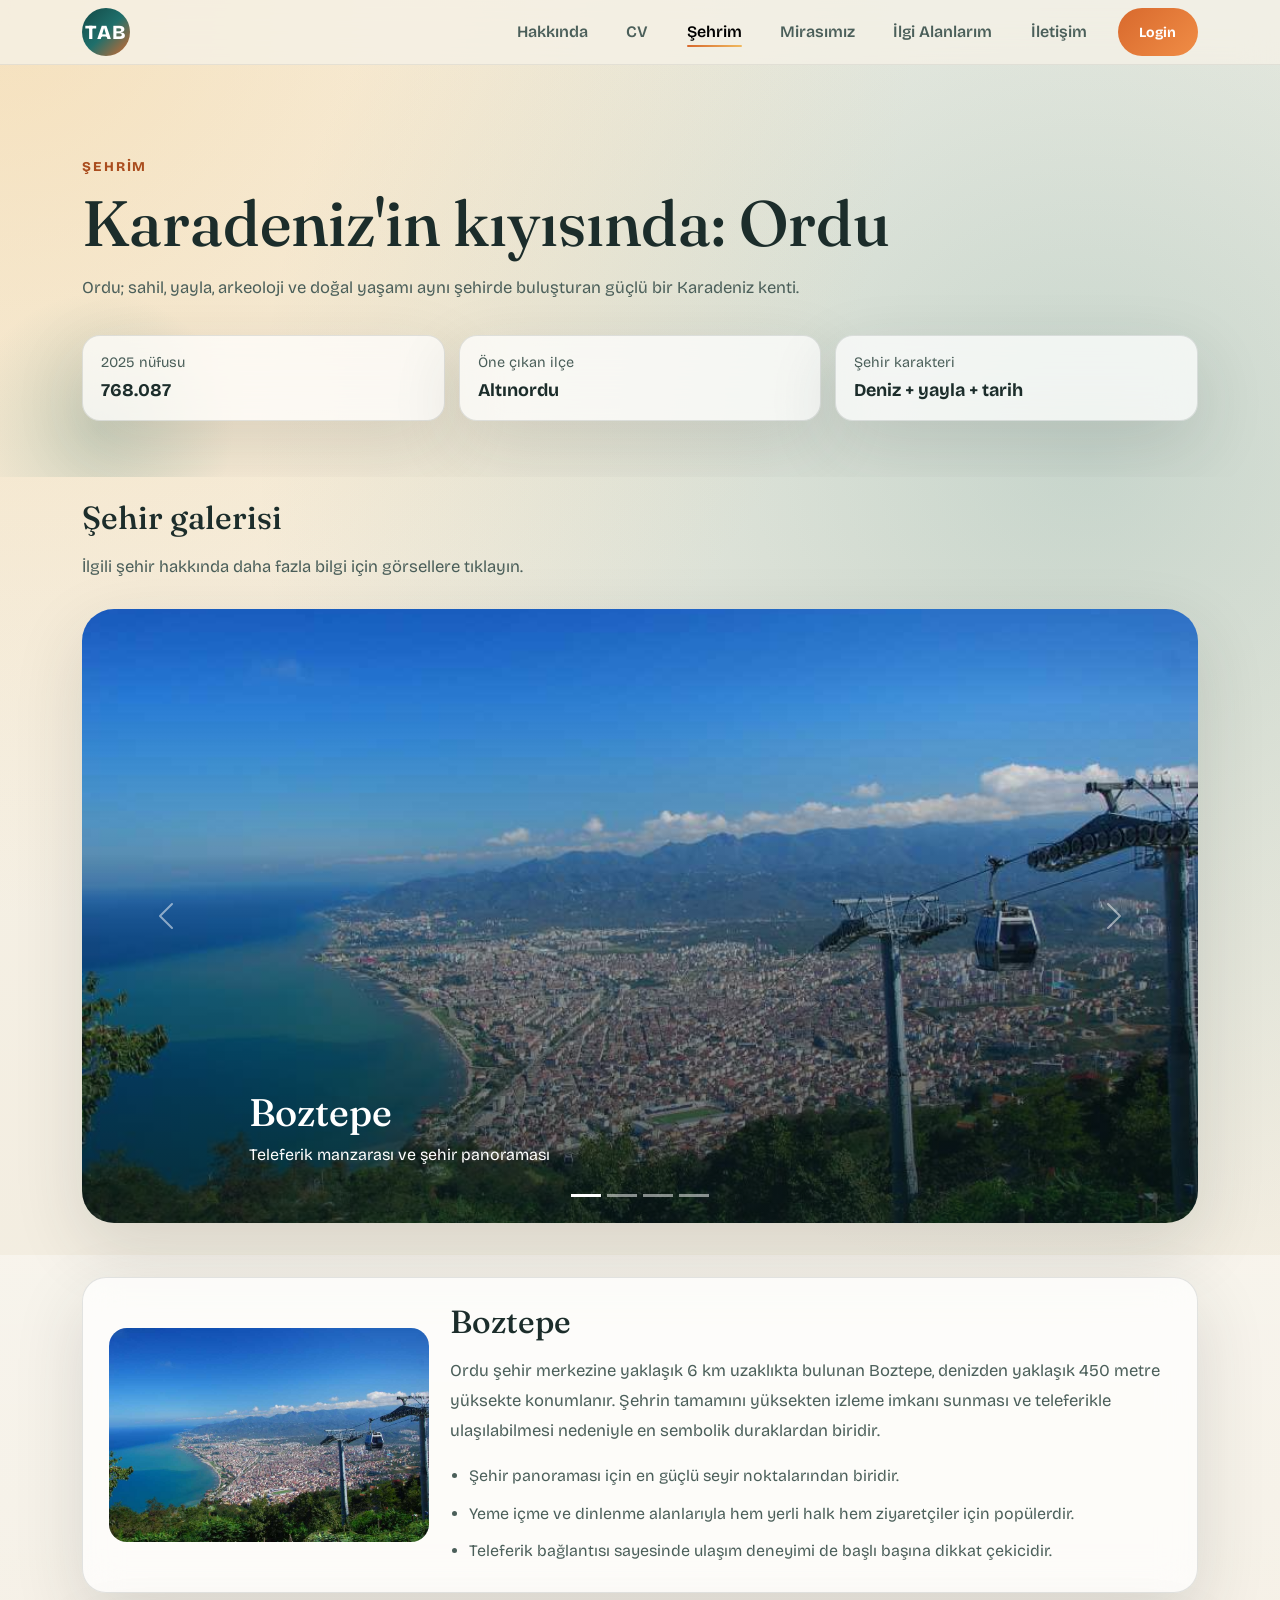
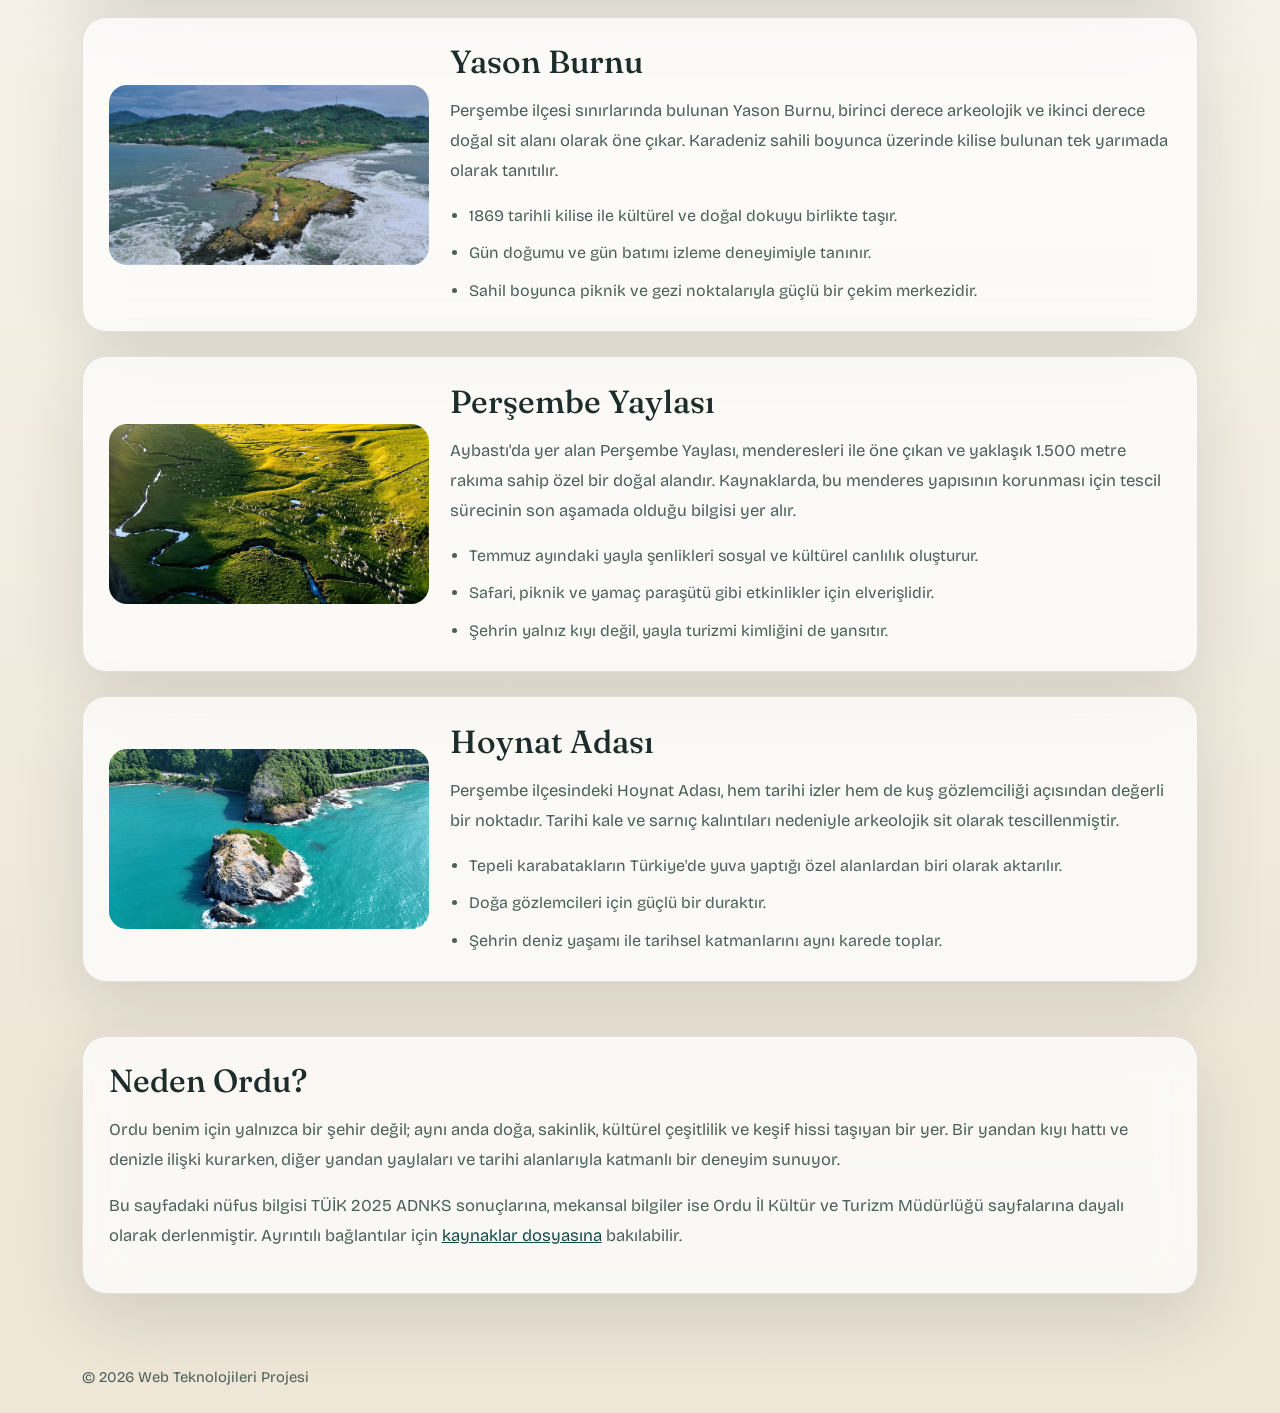
==== commit 66e642d8: "content: update city image and home video assets" ====
--- a/city.html
+++ b/city.html
@@ -92,7 +92,7 @@
             </div>
             <div class="carousel-item">
               <a class="slide-link" href="#yayla">
-                <img src="assets/ordu-yayla.webp" class="d-block w-100" alt="Perşembe Yaylası illüstrasyonu">
+                <img src="assets/ordu-yayla.png" class="d-block w-100" alt="Perşembe Yaylası illüstrasyonu">
                 <div class="carousel-caption scenic-caption">
                   <h3>Perşembe Yaylası</h3>
                   <p>Menderesleriyle dikkat çeken yüksek yayla</p>
@@ -159,7 +159,7 @@
           </article>
 
           <article class="spotlight-card reveal" id="yayla">
-            <img src="assets/ordu-yayla.webp" alt="Perşembe Yaylası görseli">
+            <img src="assets/ordu-yayla.png" alt="Perşembe Yaylası görseli">
             <div class="spotlight-copy">
               <h2>Perşembe Yaylası</h2>
               <p>
